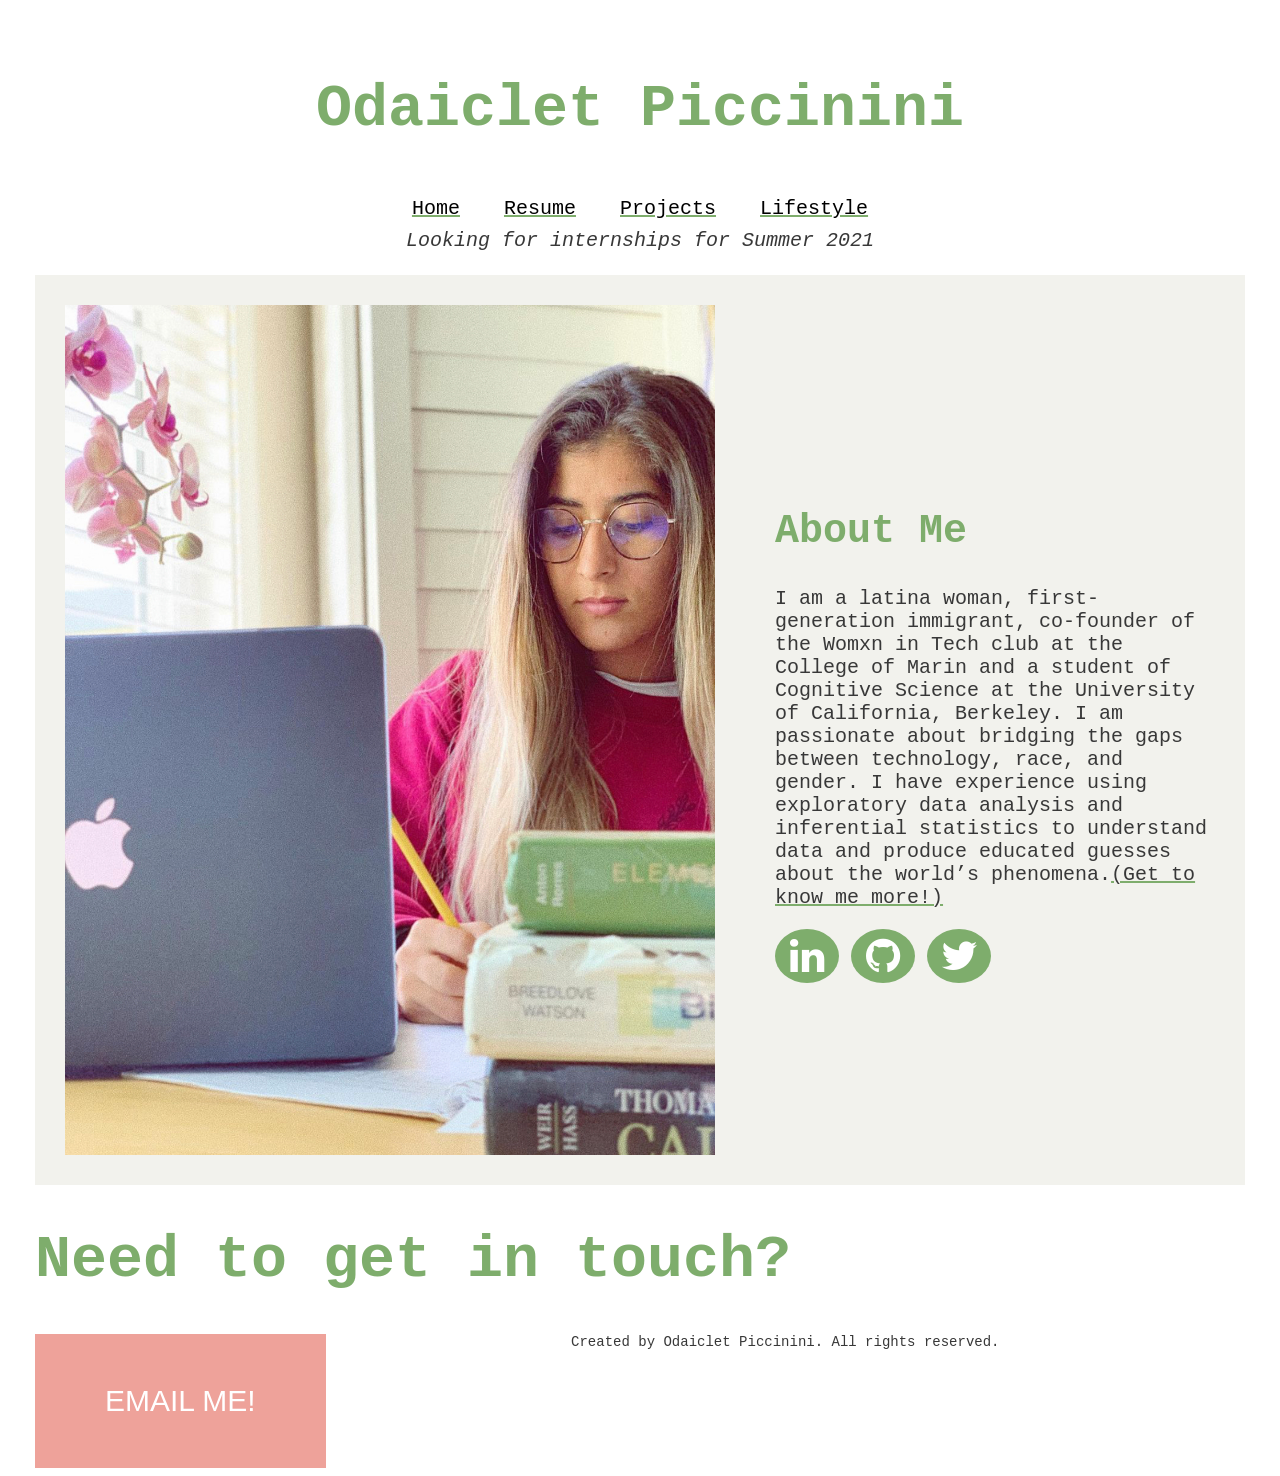
==== index.html @ 71137e6b "Update index.html" ====
<!DOCTYPE html>
<html>
<head>
  <title>home</title>
  <!-- Add font library -->
<link hreft="https://fonts.googleapis.com/css?family=Domine" rel = "stylesheet">
   <!-- Add icon library -->
<link rel="stylesheet" href="https://cdnjs.cloudflare.com/ajax/libs/font-awesome/4.7.0/css/font-awesome.min.css">

<meta name="viewport" content="width=device-width, initial-scale=1">
<style>
   body {
     margin: 0;
     padding: 35px;
     font-family: "Domine", Monaco, monospace;
     font-size: 20px;
     color: #383838;
   }
   .topnav {
     overflow: hidden;
     justify-content: center;
     display: inline-block;
     position: absolute;
     left: 0px;
     height: 40px;
     width: 100%;
     margin: 0 auto;
   }
   .topnav a {
     float: left;
     color: black;
     text-align: center;
     padding: 14px 16px;
     text-decoration: none;
     font-size: 20px;
   }
   .topnav a:hover {
     background-color: #f2f2ed;
     color: #383838;
   }
   .topnav a.active {
     color: #7ead6c;
   }
   .topnav ul {
      margin: auto;
      padding: 0;
      list-style: none;
      text-align: center;
   }
   .topnav ul li{
      margin: 0;
      padding: 0;
      display: inline-block;
   }
   .topnav ul li a:link{
      text-align: center;
      background-color: transparent;
      text-decoration: underline;
      text-decoration-color: #7ead6c;
   }
   .row {
     display: flex;
     background: #f2f2ed;
   }
      /* Create two equal columns that sits next to each other */
   .column {
     flex: 50%;
     padding: 20px;
   }
   div.image{
      padding: 30px;
      text-align: center;
      max-width: 600px;
   }
   div.biotext{
      padding-top: 200px;
      padding-right: 30px;
      padding-bottom: 50px;
      padding-left: 80px;
      text-align: left;
      max-width: 600px;
   }
      /* Style all font awesome icons */
   .fa {
     padding: 7px;
     font-size: 40px;
     width: 50px;
     text-align: center;
     text-decoration: none;
     border-radius: 50%;
   }
   
   /* Add a hover effect if you want */
   .fa:hover {
     opacity: 0.7;
   }
   
   /* Set a specific color for each brand */
   
   /* github */
   .fa-github {
     background: #7ead6c;
     color: white;
   }
   
   /* linkedin */
   .fa-linkedin {
     background: #7ead6c;
     color: white;
     
   }
    /* twitter */
   .fa-twitter {
     background: #7ead6c;
     color: white;
     
   }
   h1 {
   color: #7ead6c;
   font-size: 3em;
   }
   h2 {
   color: #7ead6c;
   font-size: 2em;
   }
   .titles {
   text-align: center;
   margin: 0;
   }
   .contact .button {
     background-color: #eea29a; /* coral*/
     border: none;
     color: white;
     padding: 50px 70px;
     text-align: center;
     text-decoration: none;
     display: inline-block;
     font-size: 30px;
     cursor: pointer;
     float: left;
   }
   .button1 {
     background-color: #eea29a; 
     color: black; 
     font-size: 30px;
     padding: 25px 40px;
   }
   .footnote {
   text-align: center;
   font-size: 14px;
   }
   
</style>
</head>
<body>

<div class = "titles">
   <h1>Odaiclet Piccinini</h1>
</div>

<div class="topnav">
    <ul>
        <li><a href="index">Home</a>
        </li>
        <li><a href="resume">Resume</a>
        </li>
        <li><a href="projects">Projects</a>
        </li>
        <li><a href="lifestyle">Lifestyle</a>
        </li>
    </ul>
</div>
<br />
<br />
<div class = "subtitle" style = "text-align:center">
   <i>Looking for internships for Summer 2021</i>
</div>
<br />

<div class="row">
   <div class = "image">
      <img src="images/IMG_7664.jpg" alt="Student" style="float:left;width:650px;height:850px;">
   </div>
   
   <div class = "biotext">
      <h2>About Me</h2>
      <p>I am a latina woman, first-generation immigrant, co-founder of the Womxn in Tech club at the College of Marin and a student of Cognitive Science at the University of California, Berkeley. I am passionate about bridging the gaps between technology, race, and gender. I have experience using exploratory data analysis and inferential statistics to understand data and produce educated guesses about the world’s phenomena.<a style="color: #383838;text-decoration: underline;text-decoration-color: #7ead6c;" href="about-me">(Get to know me more!)</a></p>
      <a href="https://www.linkedin.com/in/odaiclet" class="fa fa-linkedin"></a>
      <a href="https://www.github.com/odaiclet" class="fa fa-github"></a>
      <a href="https://twitter.com/odaicletmarina" class="fa fa-twitter"></a>
      
   </div>
</div>

<div class = "contact">
   <h1>Need to get in touch?</h1>
   <form action = "mailto:odaiclet@berkeley.edu" method = "get">
      <button class = "button button1">EMAIL ME!</button>
   </form>
</div>



<div class = "footnote">
   <p>Created by Odaiclet Piccinini. All rights reserved.</p>
</div>

</body>
</html>
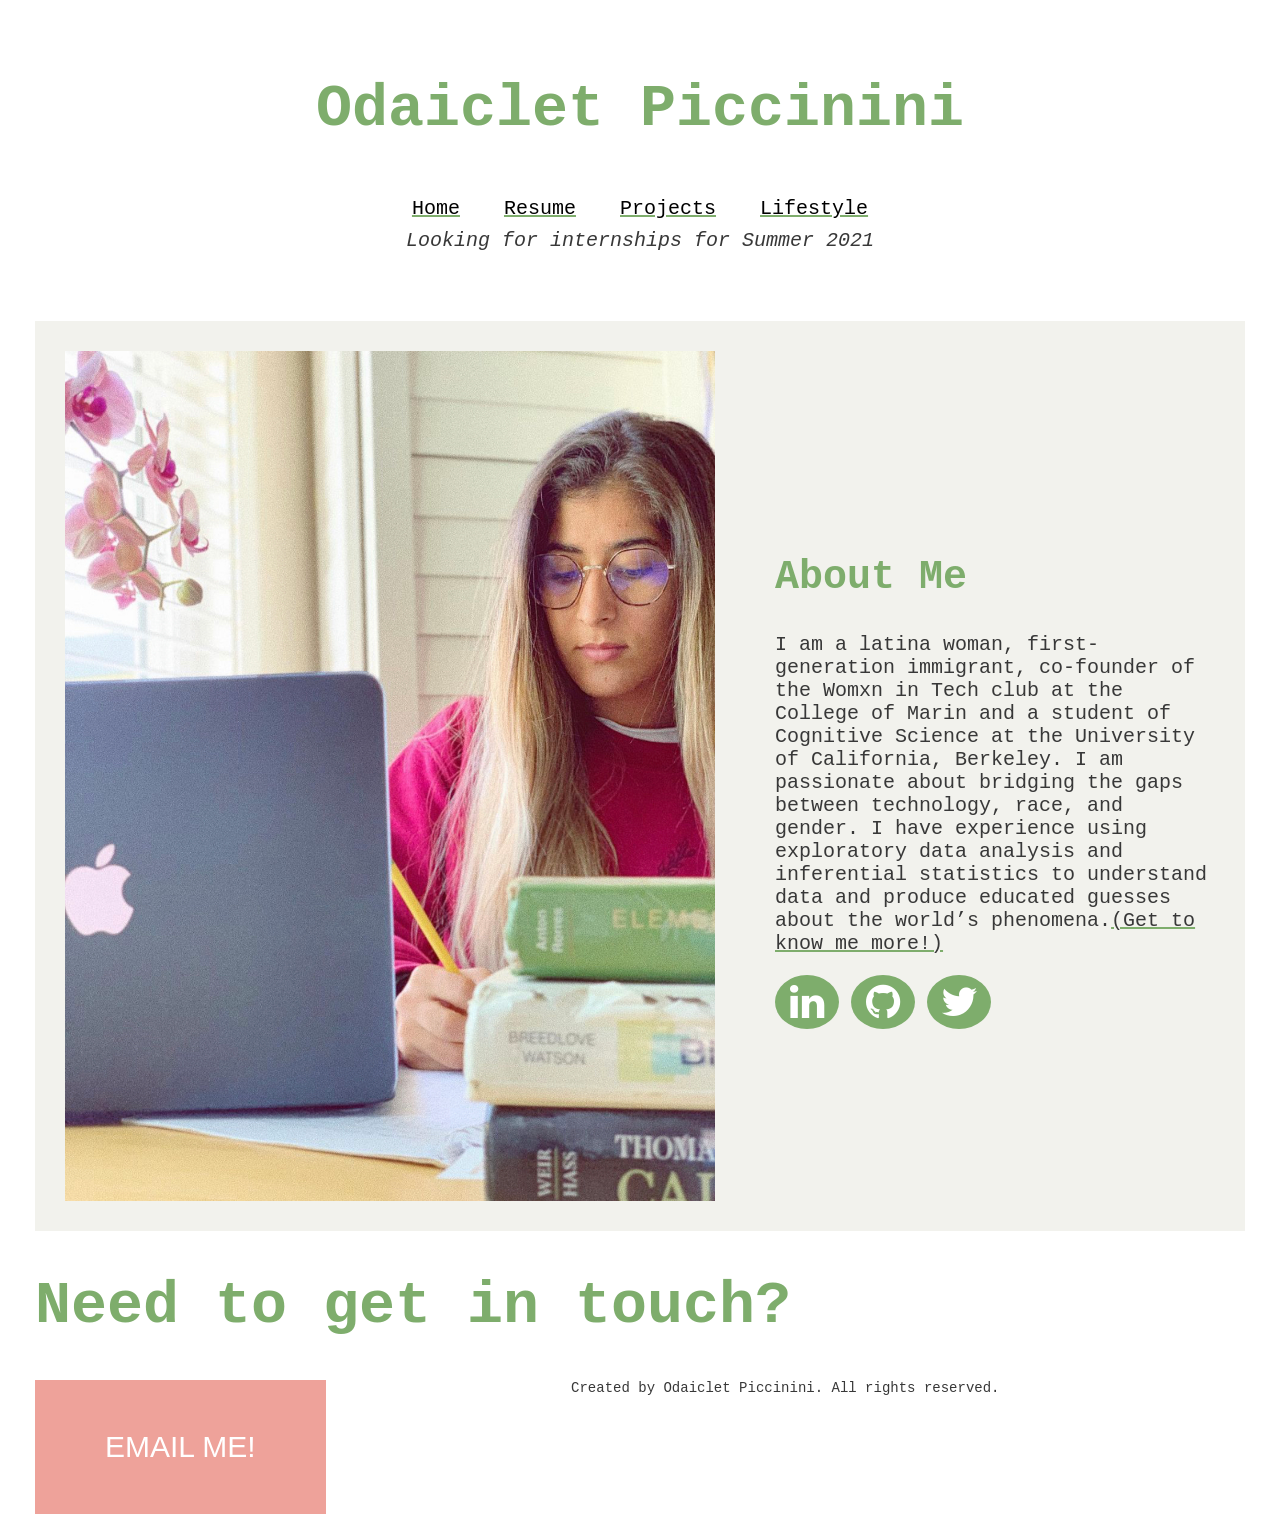
==== commit a369a17b: "Update index.html" ====
--- a/index.html
+++ b/index.html
@@ -51,6 +51,7 @@
       margin: 0;
       padding: 0;
       display: inline-block;
+      color: #383838;
    }
    .topnav ul li a:link{
       text-align: center;
@@ -176,6 +177,8 @@
    <i>Looking for internships for Summer 2021</i>
 </div>
 <br />
+<br />
+<br />
 
 <div class="row">
    <div class = "image">
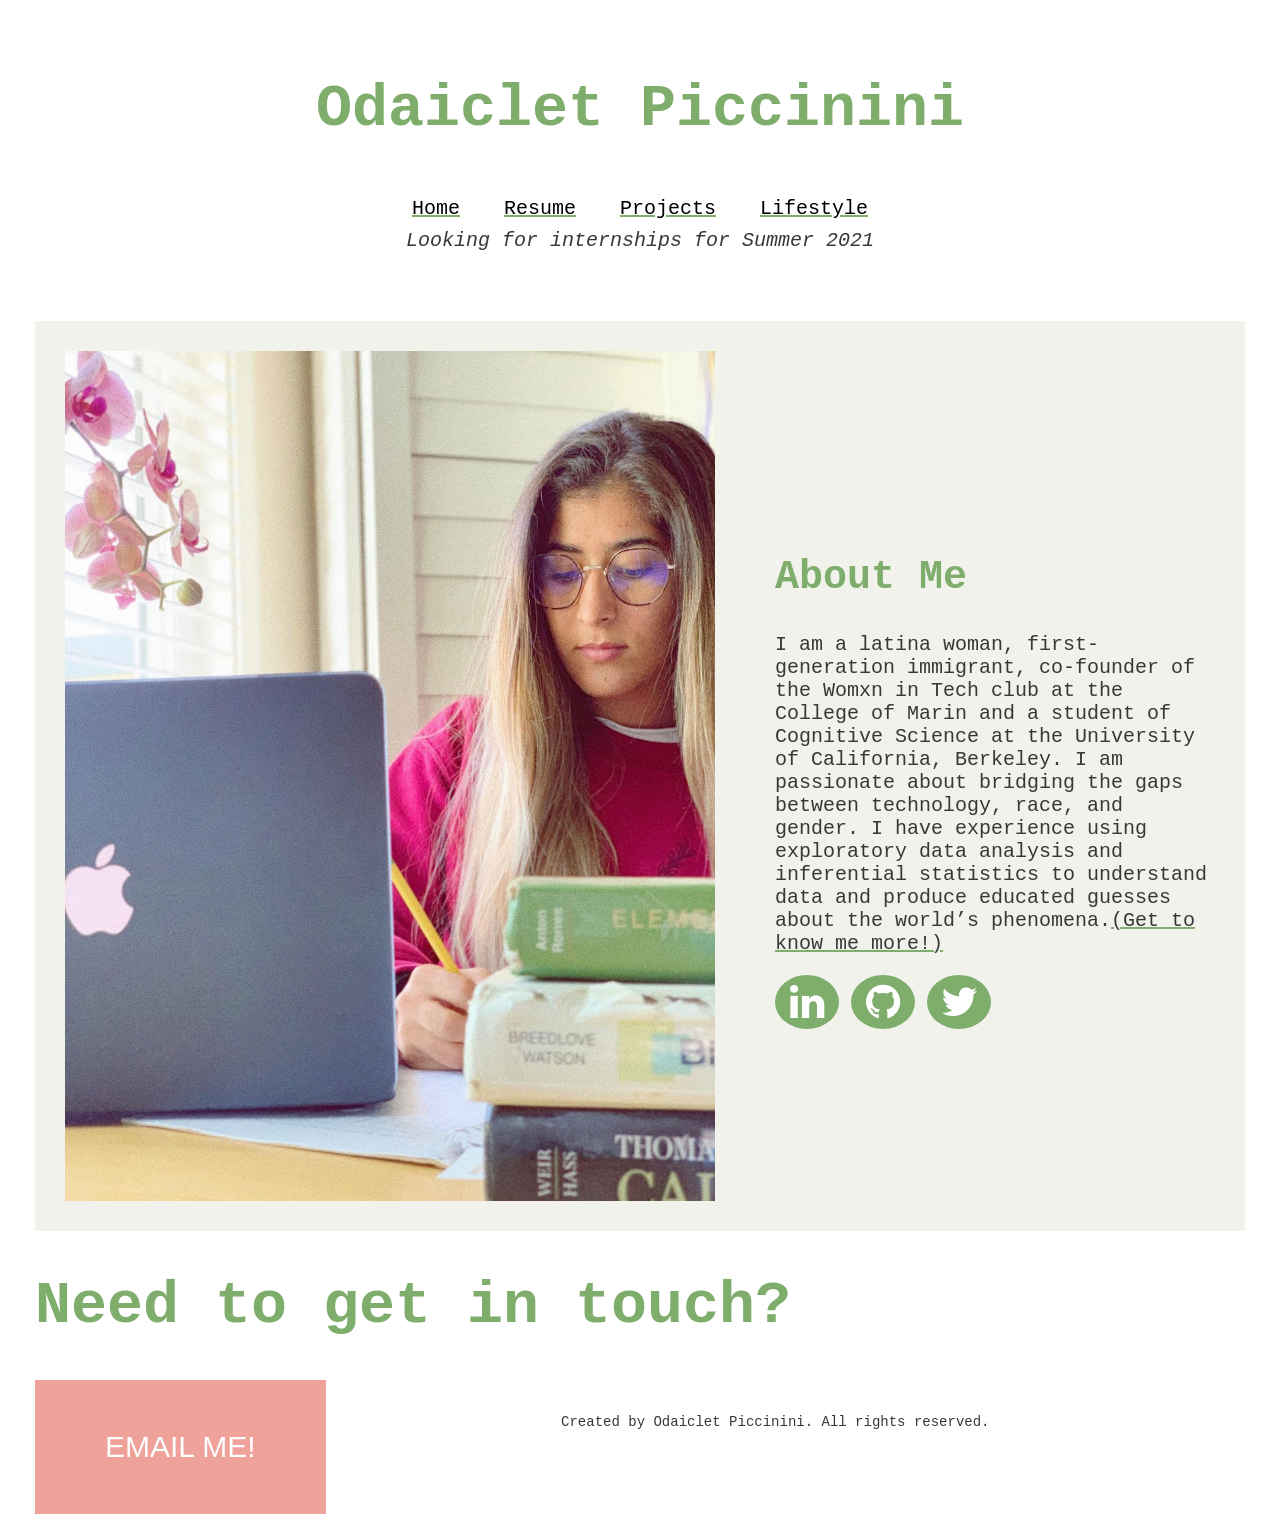
==== commit 44e4a66f: "footer and bottom margin" ====
--- a/index.html
+++ b/index.html
@@ -15,6 +15,7 @@
      font-family: "Domine", Monaco, monospace;
      font-size: 20px;
      color: #383838;
+     margin-bottom: 10px;
    }
    .topnav {
      overflow: hidden;
@@ -138,17 +139,18 @@
      display: inline-block;
      font-size: 30px;
      cursor: pointer;
-     float: left;
    }
    .button1 {
      background-color: #eea29a; 
      color: black; 
      font-size: 30px;
      padding: 25px 40px;
+     float:left;
    }
    .footnote {
    text-align: center;
    font-size: 14px;
+   padding: 20px;
    }
    
 </style>
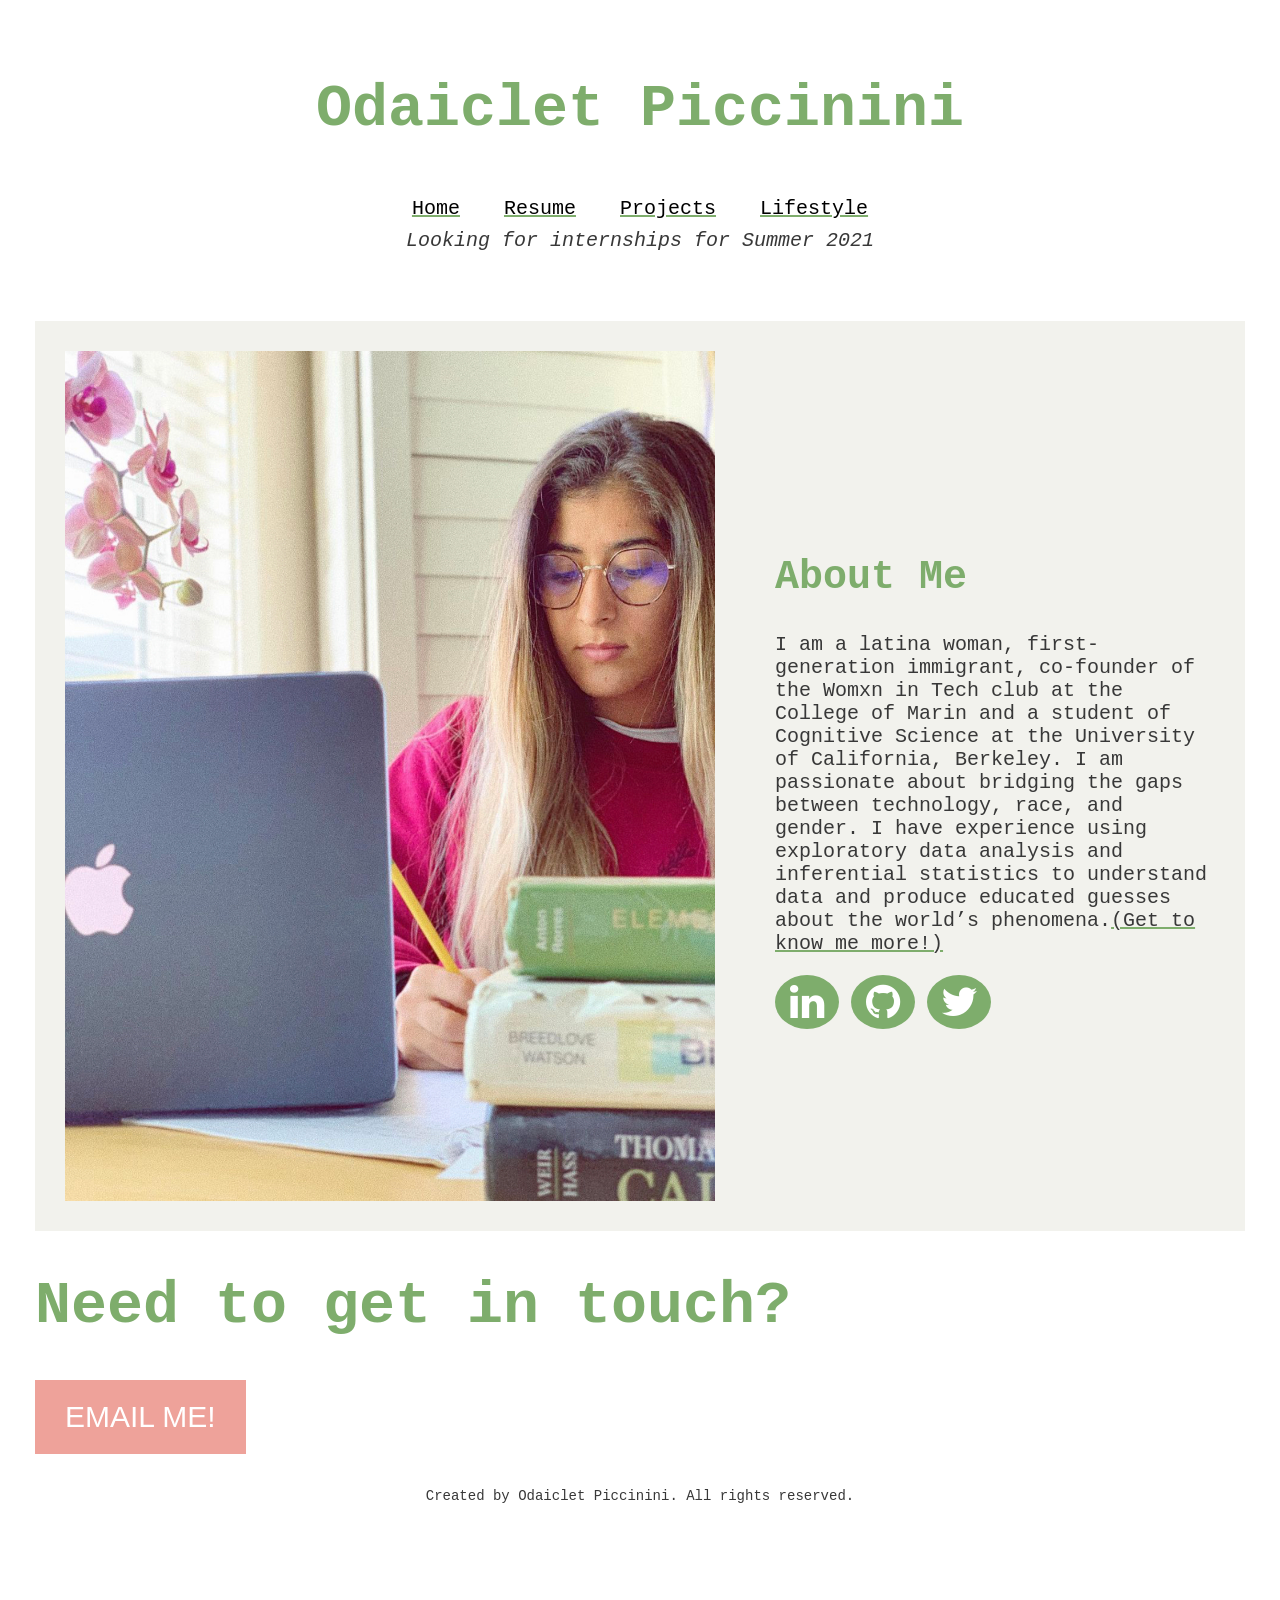
==== commit 00b93849: "Update index.html" ====
--- a/index.html
+++ b/index.html
@@ -133,7 +133,7 @@
      background-color: #eea29a; /* coral*/
      border: none;
      color: white;
-     padding: 50px 70px;
+     padding: 20px 30px;
      text-align: center;
      text-decoration: none;
      display: inline-block;
@@ -142,15 +142,15 @@
    }
    .button1 {
      background-color: #eea29a; 
-     color: black; 
+     color: white; 
      font-size: 30px;
      padding: 25px 40px;
-     float:left;
    }
    .footnote {
    text-align: center;
    font-size: 14px;
    padding: 20px;
+   margin-bottom: 10px;
    }
    
 </style>
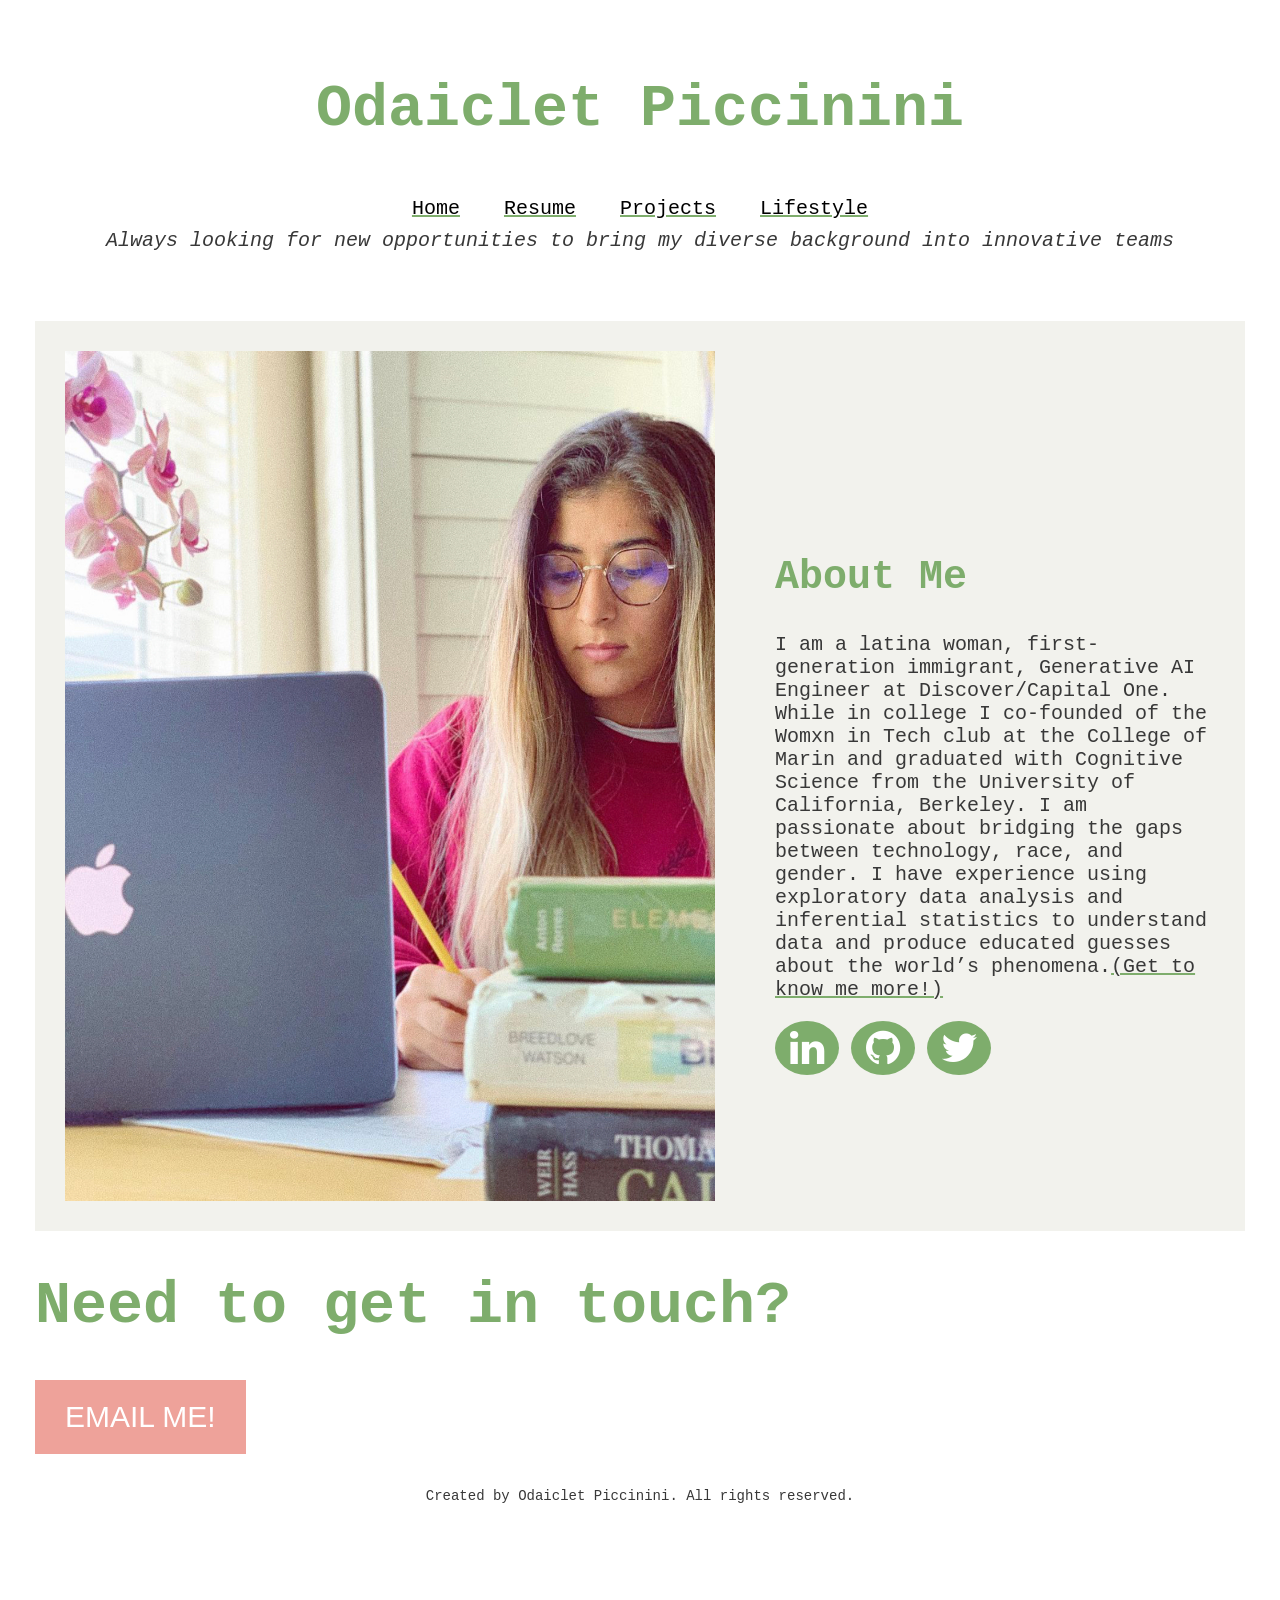
==== commit 648f4f34: "Update index.html" ====
--- a/index.html
+++ b/index.html
@@ -176,7 +176,7 @@
 <br />
 <br />
 <div class = "subtitle" style = "text-align:center">
-   <i>Looking for internships for Summer 2021</i>
+   <i>Always looking for new opportunities to bring my diverse background into innovative teams</i>
 </div>
 <br />
 <br />
@@ -189,7 +189,7 @@
    
    <div class = "biotext">
       <h2>About Me</h2>
-      <p>I am a latina woman, first-generation immigrant, co-founder of the Womxn in Tech club at the College of Marin and a student of Cognitive Science at the University of California, Berkeley. I am passionate about bridging the gaps between technology, race, and gender. I have experience using exploratory data analysis and inferential statistics to understand data and produce educated guesses about the world’s phenomena.<a style="color: #383838;text-decoration: underline;text-decoration-color: #7ead6c;" href="about-me">(Get to know me more!)</a></p>
+      <p>I am a latina woman, first-generation immigrant, Generative AI Engineer at Discover/Capital One. While in college I co-founded of the Womxn in Tech club at the College of Marin and graduated with Cognitive Science from the University of California, Berkeley. I am passionate about bridging the gaps between technology, race, and gender. I have experience using exploratory data analysis and inferential statistics to understand data and produce educated guesses about the world’s phenomena.<a style="color: #383838;text-decoration: underline;text-decoration-color: #7ead6c;" href="about-me">(Get to know me more!)</a></p>
       <a href="https://www.linkedin.com/in/odaiclet" class="fa fa-linkedin"></a>
       <a href="https://www.github.com/odaiclet" class="fa fa-github"></a>
       <a href="https://twitter.com/odaicletmarina" class="fa fa-twitter"></a>
@@ -199,7 +199,7 @@
 
 <div class = "contact">
    <h1>Need to get in touch?</h1>
-   <form action = "mailto:odaiclet@berkeley.edu" method = "get">
+   <form action = "mailto:odaiclet@gmail.com" method = "get">
       <button class = "button button1">EMAIL ME!</button>
    </form>
 </div>
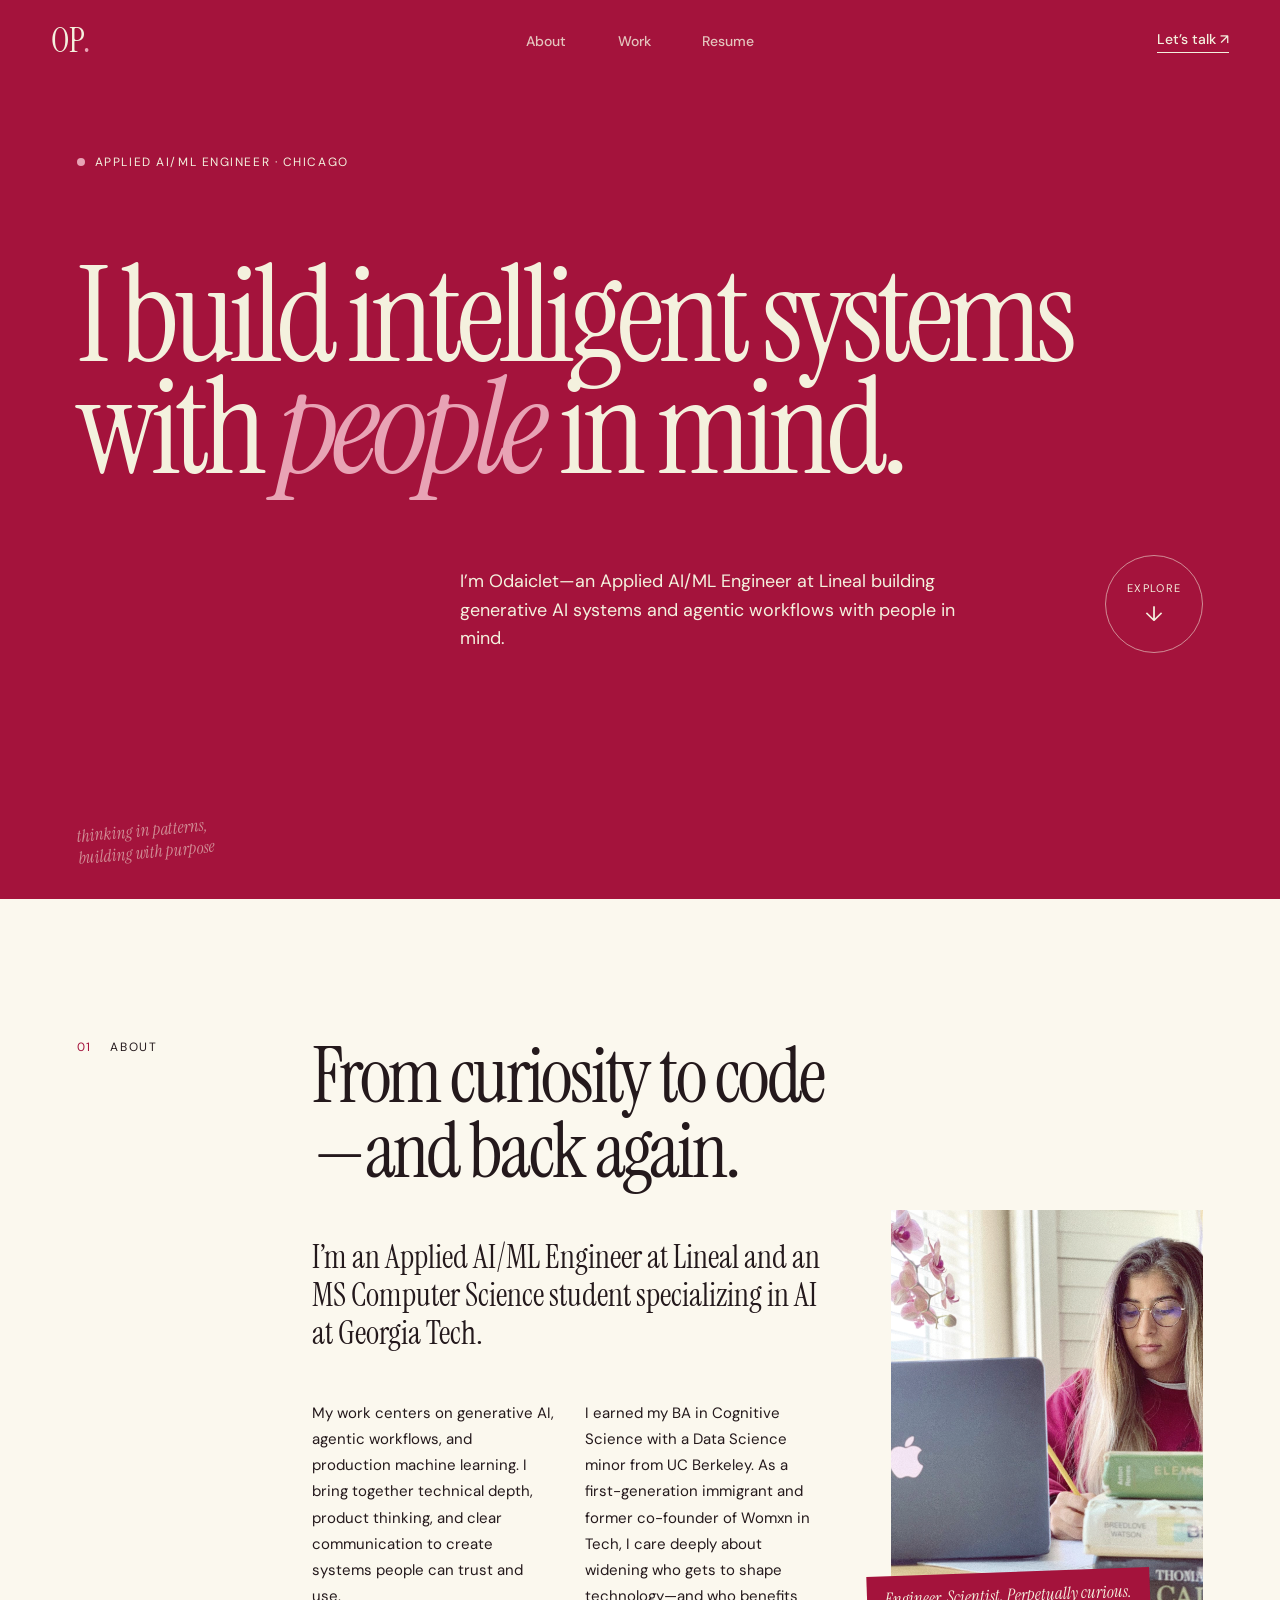
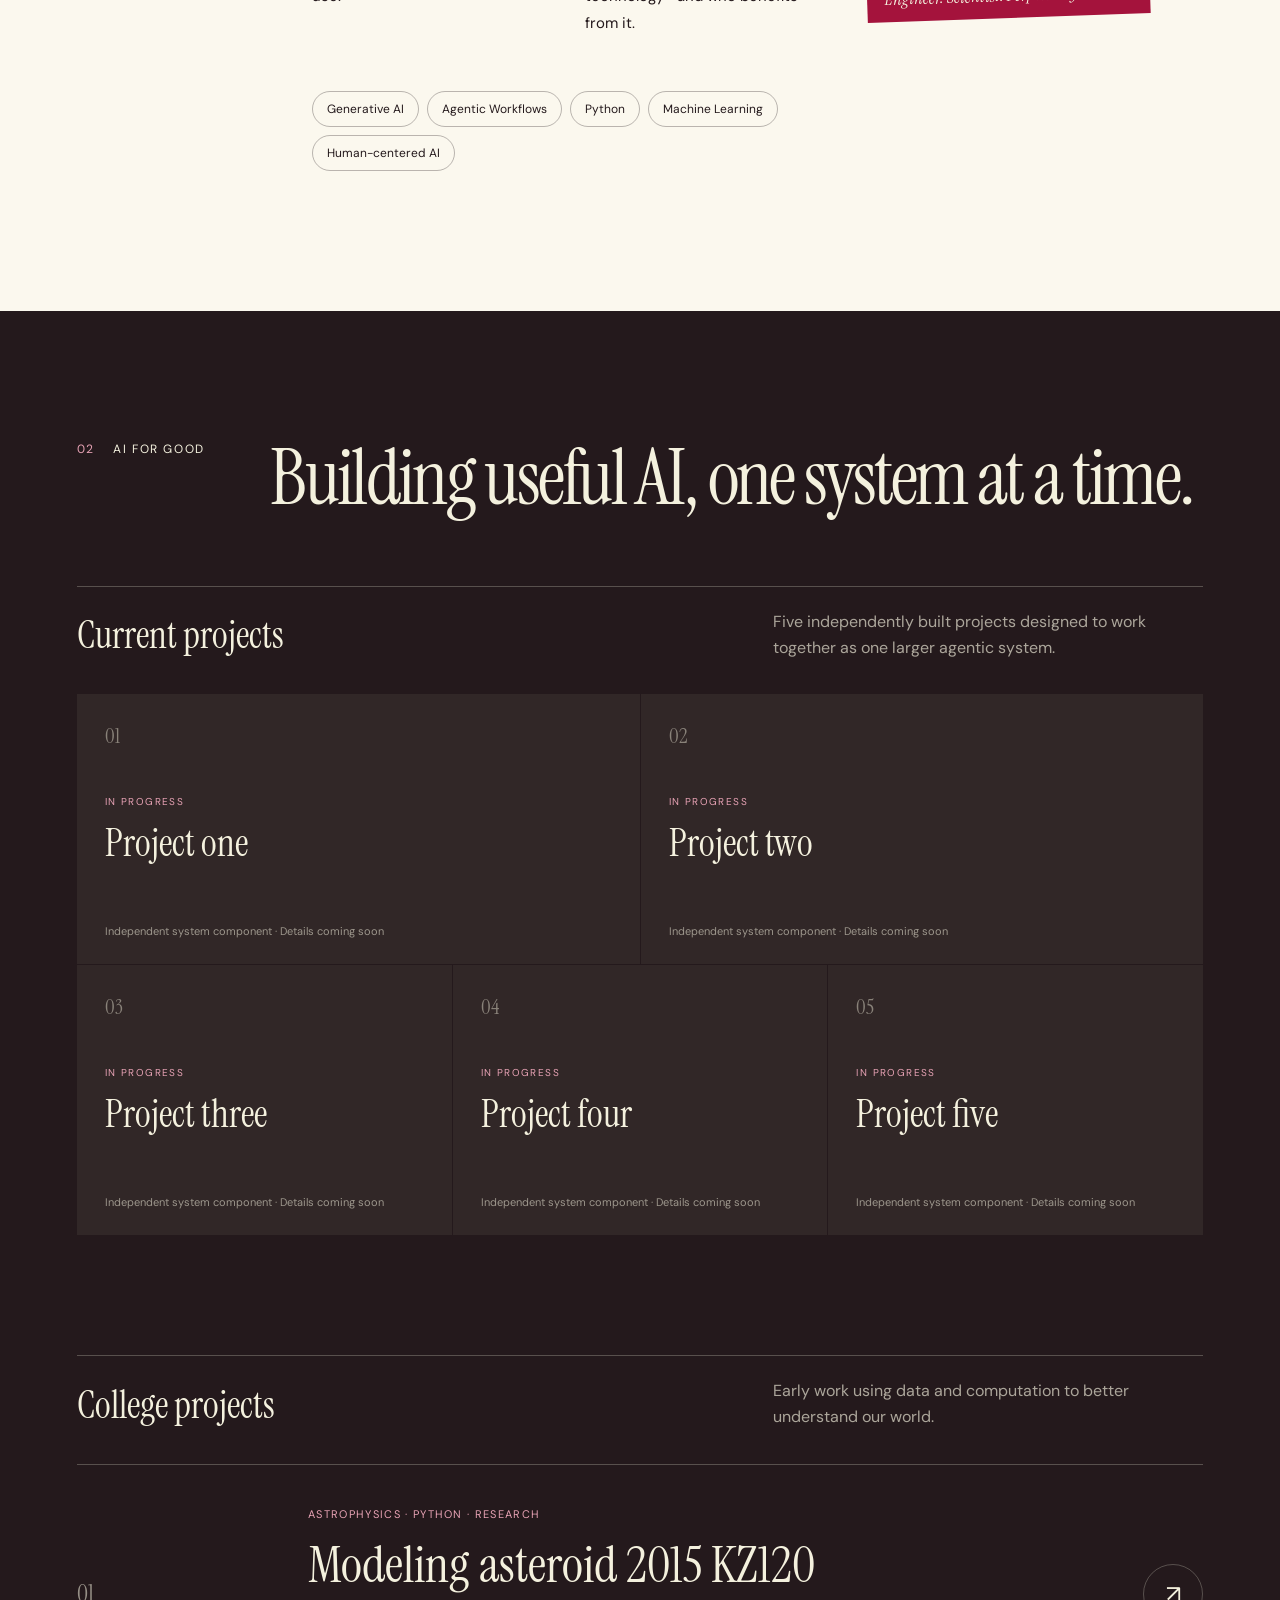
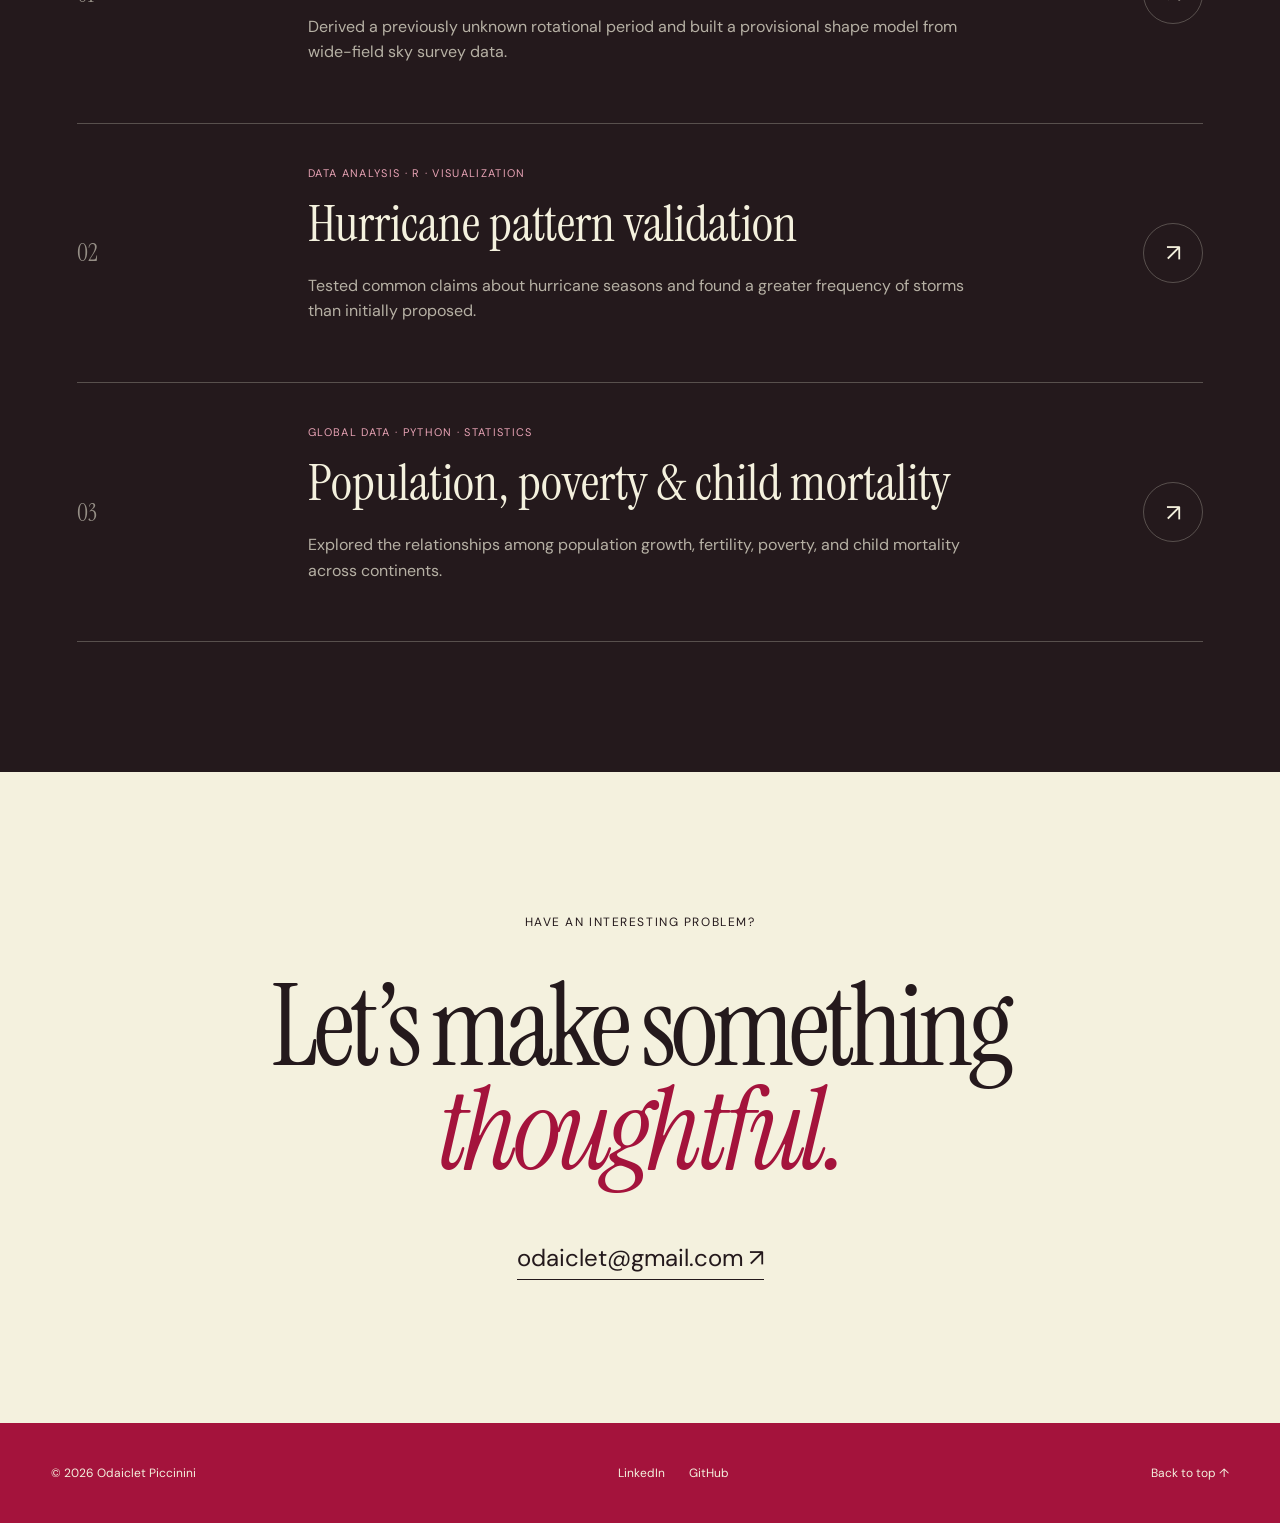
==== commit 4c3e5b2b: "fix(personal site): revamped site and updated portfolio" ====
--- a/index.html
+++ b/index.html
@@ -1,214 +1,127 @@
-<!DOCTYPE html>
-<html>
+<!doctype html>
+<html lang="en">
 <head>
-  <title>home</title>
-  <!-- Add font library -->
-<link hreft="https://fonts.googleapis.com/css?family=Domine" rel = "stylesheet">
-   <!-- Add icon library -->
-<link rel="stylesheet" href="https://cdnjs.cloudflare.com/ajax/libs/font-awesome/4.7.0/css/font-awesome.min.css">
-
-<meta name="viewport" content="width=device-width, initial-scale=1">
-<style>
-   body {
-     margin: 0;
-     padding: 35px;
-     font-family: "Domine", Monaco, monospace;
-     font-size: 20px;
-     color: #383838;
-     margin-bottom: 10px;
-   }
-   .topnav {
-     overflow: hidden;
-     justify-content: center;
-     display: inline-block;
-     position: absolute;
-     left: 0px;
-     height: 40px;
-     width: 100%;
-     margin: 0 auto;
-   }
-   .topnav a {
-     float: left;
-     color: black;
-     text-align: center;
-     padding: 14px 16px;
-     text-decoration: none;
-     font-size: 20px;
-   }
-   .topnav a:hover {
-     background-color: #f2f2ed;
-     color: #383838;
-   }
-   .topnav a.active {
-     color: #7ead6c;
-   }
-   .topnav ul {
-      margin: auto;
-      padding: 0;
-      list-style: none;
-      text-align: center;
-   }
-   .topnav ul li{
-      margin: 0;
-      padding: 0;
-      display: inline-block;
-      color: #383838;
-   }
-   .topnav ul li a:link{
-      text-align: center;
-      background-color: transparent;
-      text-decoration: underline;
-      text-decoration-color: #7ead6c;
-   }
-   .row {
-     display: flex;
-     background: #f2f2ed;
-   }
-      /* Create two equal columns that sits next to each other */
-   .column {
-     flex: 50%;
-     padding: 20px;
-   }
-   div.image{
-      padding: 30px;
-      text-align: center;
-      max-width: 600px;
-   }
-   div.biotext{
-      padding-top: 200px;
-      padding-right: 30px;
-      padding-bottom: 50px;
-      padding-left: 80px;
-      text-align: left;
-      max-width: 600px;
-   }
-      /* Style all font awesome icons */
-   .fa {
-     padding: 7px;
-     font-size: 40px;
-     width: 50px;
-     text-align: center;
-     text-decoration: none;
-     border-radius: 50%;
-   }
-   
-   /* Add a hover effect if you want */
-   .fa:hover {
-     opacity: 0.7;
-   }
-   
-   /* Set a specific color for each brand */
-   
-   /* github */
-   .fa-github {
-     background: #7ead6c;
-     color: white;
-   }
-   
-   /* linkedin */
-   .fa-linkedin {
-     background: #7ead6c;
-     color: white;
-     
-   }
-    /* twitter */
-   .fa-twitter {
-     background: #7ead6c;
-     color: white;
-     
-   }
-   h1 {
-   color: #7ead6c;
-   font-size: 3em;
-   }
-   h2 {
-   color: #7ead6c;
-   font-size: 2em;
-   }
-   .titles {
-   text-align: center;
-   margin: 0;
-   }
-   .contact .button {
-     background-color: #eea29a; /* coral*/
-     border: none;
-     color: white;
-     padding: 20px 30px;
-     text-align: center;
-     text-decoration: none;
-     display: inline-block;
-     font-size: 30px;
-     cursor: pointer;
-   }
-   .button1 {
-     background-color: #eea29a; 
-     color: white; 
-     font-size: 30px;
-     padding: 25px 40px;
-   }
-   .footnote {
-   text-align: center;
-   font-size: 14px;
-   padding: 20px;
-   margin-bottom: 10px;
-   }
-   
-</style>
+  <meta charset="utf-8">
+  <meta name="viewport" content="width=device-width, initial-scale=1">
+  <meta name="description" content="Odaiclet Piccinini is an Applied AI/ML Engineer building generative AI systems and agentic workflows.">
+  <meta name="theme-color" content="#a4133c">
+  <title>Odaiclet Piccinini — Applied AI/ML Engineer</title>
+  <link rel="preconnect" href="https://fonts.googleapis.com">
+  <link rel="preconnect" href="https://fonts.gstatic.com" crossorigin>
+  <link href="https://fonts.googleapis.com/css2?family=DM+Sans:wght@400;500;600&family=Instrument+Serif:ital@0;1&display=swap" rel="stylesheet">
+  <link rel="stylesheet" href="styles.css">
 </head>
 <body>
+  <header class="site-header">
+    <a class="wordmark" href="#top" aria-label="Odaiclet Piccinini, home">OP<span>.</span></a>
+    <nav aria-label="Primary navigation">
+      <a href="#about">About</a>
+      <a href="#work">Work</a>
+      <a href="resume.html">Resume</a>
+    </nav>
+    <a class="header-cta" href="mailto:odaiclet@gmail.com">Let’s talk <span aria-hidden="true">↗</span></a>
+  </header>
 
-<div class = "titles">
-   <h1>Odaiclet Piccinini</h1>
-</div>
+  <main id="top">
+    <section class="hero" aria-labelledby="hero-title">
+      <div class="eyebrow"><span></span> Applied AI/ML Engineer · Chicago</div>
+      <h1 id="hero-title">I build intelligent systems with <em>people</em> in mind.</h1>
+      <div class="hero-bottom">
+        <p>I’m Odaiclet—an Applied AI/ML Engineer at Lineal building generative AI systems and agentic workflows with people in mind.</p>
+        <a class="circle-link" href="#about" aria-label="Learn more about Odaiclet"><span>Explore</span><b aria-hidden="true">↓</b></a>
+      </div>
+      <div class="scribble" aria-hidden="true">thinking in patterns,<br>building with purpose</div>
+    </section>
 
-<div class="topnav">
-    <ul>
-        <li><a href="index">Home</a>
-        </li>
-        <li><a href="resume">Resume</a>
-        </li>
-        <li><a href="projects">Projects</a>
-        </li>
-        <li><a href="lifestyle">Lifestyle</a>
-        </li>
-    </ul>
-</div>
-<br />
-<br />
-<div class = "subtitle" style = "text-align:center">
-   <i>Always looking for new opportunities to bring my diverse background into innovative teams</i>
-</div>
-<br />
-<br />
-<br />
+    <section class="about" id="about" aria-labelledby="about-title">
+      <div class="section-label"><span>01</span> About</div>
+      <div class="about-copy">
+        <h2 id="about-title">From curiosity to code—and back again.</h2>
+        <p class="lead">I’m an Applied AI/ML Engineer at Lineal and an MS Computer Science student specializing in AI at Georgia Tech.</p>
+        <div class="about-columns">
+          <p>My work centers on generative AI, agentic workflows, and production machine learning. I bring together technical depth, product thinking, and clear communication to create systems people can trust and use.</p>
+          <p>I earned my BA in Cognitive Science with a Data Science minor from UC Berkeley. As a first-generation immigrant and former co-founder of Womxn in Tech, I care deeply about widening who gets to shape technology—and who benefits from it.</p>
+        </div>
+        <div class="tags" aria-label="Areas of expertise">
+          <span>Generative AI</span><span>Agentic Workflows</span><span>Python</span><span>Machine Learning</span><span>Human-centered AI</span>
+        </div>
+      </div>
+      <figure class="portrait-wrap">
+        <img src="images/IMG_7664.jpg" alt="Portrait of Odaiclet Piccinini" width="1242" height="1540">
+        <figcaption>Engineer. Scientist. Perpetually curious.</figcaption>
+      </figure>
+    </section>
 
-<div class="row">
-   <div class = "image">
-      <img src="images/IMG_7664.jpg" alt="Student" style="float:left;width:650px;height:850px;">
-   </div>
-   
-   <div class = "biotext">
-      <h2>About Me</h2>
-      <p>I am a latina woman, first-generation immigrant, Generative AI Engineer at Discover/Capital One. While in college I co-founded of the Womxn in Tech club at the College of Marin and graduated with Cognitive Science from the University of California, Berkeley. I am passionate about bridging the gaps between technology, race, and gender. I have experience using exploratory data analysis and inferential statistics to understand data and produce educated guesses about the world’s phenomena.<a style="color: #383838;text-decoration: underline;text-decoration-color: #7ead6c;" href="about-me">(Get to know me more!)</a></p>
-      <a href="https://www.linkedin.com/in/odaiclet" class="fa fa-linkedin"></a>
-      <a href="https://www.github.com/odaiclet" class="fa fa-github"></a>
-      <a href="https://twitter.com/odaicletmarina" class="fa fa-twitter"></a>
-      
-   </div>
-</div>
+    <section class="work" id="work" aria-labelledby="work-title">
+      <div class="work-heading">
+        <div class="section-label light"><span>02</span> AI for good</div>
+        <h2 id="work-title">Building useful AI, one system at a time.</h2>
+      </div>
+      <div class="work-group current-work">
+        <div class="work-group-heading">
+          <p>Current projects</p>
+          <p>Five independently built projects designed to work together as one larger agentic system.</p>
+        </div>
+        <div class="current-grid">
+          <article class="current-card"><span>01</span><p>In progress</p><h3>Project one</h3><small>Independent system component · Details coming soon</small></article>
+          <article class="current-card"><span>02</span><p>In progress</p><h3>Project two</h3><small>Independent system component · Details coming soon</small></article>
+          <article class="current-card"><span>03</span><p>In progress</p><h3>Project three</h3><small>Independent system component · Details coming soon</small></article>
+          <article class="current-card"><span>04</span><p>In progress</p><h3>Project four</h3><small>Independent system component · Details coming soon</small></article>
+          <article class="current-card"><span>05</span><p>In progress</p><h3>Project five</h3><small>Independent system component · Details coming soon</small></article>
+        </div>
+      </div>
+      <div class="work-group college-work">
+        <div class="work-group-heading">
+          <p>College projects</p>
+          <p>Early work using data and computation to better understand our world.</p>
+        </div>
+      <div class="project-list">
+        <article class="project">
+          <div class="project-number">01</div>
+          <div class="project-copy">
+            <p class="project-type">Astrophysics · Python · Research</p>
+            <h3>Modeling asteroid 2015 KZ120</h3>
+            <p>Derived a previously unknown rotational period and built a provisional shape model from wide-field sky survey data.</p>
+          </div>
+          <a href="https://github.com/odaiclet/Shape-Model-of-Asteroid-2015-KZ120" aria-label="View asteroid project on GitHub">↗</a>
+        </article>
+        <article class="project">
+          <div class="project-number">02</div>
+          <div class="project-copy">
+            <p class="project-type">Data analysis · R · Visualization</p>
+            <h3>Hurricane pattern validation</h3>
+            <p>Tested common claims about hurricane seasons and found a greater frequency of storms than initially proposed.</p>
+          </div>
+          <a href="https://github.com/odaiclet/Hurricane-Pattern-Validation" aria-label="View hurricane project on GitHub">↗</a>
+        </article>
+        <article class="project">
+          <div class="project-number">03</div>
+          <div class="project-copy">
+            <p class="project-type">Global data · Python · Statistics</p>
+            <h3>Population, poverty & child mortality</h3>
+            <p>Explored the relationships among population growth, fertility, poverty, and child mortality across continents.</p>
+          </div>
+          <a href="https://github.com/odaiclet/Trend-Analysis-of-the-World-s-Population-Poverty-and-Fertility-Rates-and-Child-Mortality" aria-label="View population project on GitHub">↗</a>
+        </article>
+      </div>
+      </div>
+    </section>
 
-<div class = "contact">
-   <h1>Need to get in touch?</h1>
-   <form action = "mailto:odaiclet@gmail.com" method = "get">
-      <button class = "button button1">EMAIL ME!</button>
-   </form>
-</div>
+    <section class="contact" id="contact" aria-labelledby="contact-title">
+      <p>Have an interesting problem?</p>
+      <h2 id="contact-title">Let’s make something <em>thoughtful.</em></h2>
+      <a href="mailto:odaiclet@gmail.com">odaiclet@gmail.com <span aria-hidden="true">↗</span></a>
+    </section>
+  </main>
 
-
-
-<div class = "footnote">
-   <p>Created by Odaiclet Piccinini. All rights reserved.</p>
-</div>
-
+  <footer>
+    <p>© <span id="year">2026</span> Odaiclet Piccinini</p>
+    <div>
+      <a href="https://www.linkedin.com/in/odaiclet">LinkedIn</a>
+      <a href="https://github.com/odaiclet">GitHub</a>
+    </div>
+    <a href="#top">Back to top ↑</a>
+  </footer>
+  <script src="script.js"></script>
 </body>
 </html>
--- a/styles.css
+++ b/styles.css
@@ -0,0 +1,158 @@
+:root {
+  --wine: #a4133c;
+  --wine-dark: #780b2a;
+  --beige: #f4f1de;
+  --ink: #24191c;
+  --paper: #fbf8ee;
+  --line: rgba(244, 241, 222, .25);
+  --sans: "DM Sans", sans-serif;
+  --serif: "Instrument Serif", Georgia, serif;
+}
+
+* { box-sizing: border-box; }
+html { scroll-behavior: smooth; }
+body { margin: 0; background: var(--paper); color: var(--ink); font-family: var(--sans); }
+a { color: inherit; text-decoration: none; }
+
+.site-header {
+  align-items: center; background: var(--wine); color: var(--beige); display: grid;
+  grid-template-columns: 1fr auto 1fr; padding: 24px 4vw; position: relative; z-index: 2;
+}
+.wordmark { font-family: var(--serif); font-size: 34px; line-height: 1; justify-self: start; }
+.wordmark span { color: #e8a3b5; }
+nav { display: flex; gap: clamp(22px, 4vw, 56px); }
+nav a, .header-cta { font-size: 14px; font-weight: 500; }
+nav a { opacity: .8; transition: opacity .2s; }
+nav a:hover { opacity: 1; }
+.header-cta { border-bottom: 1px solid currentColor; justify-self: end; padding-bottom: 4px; }
+
+.hero { background: var(--wine); color: var(--beige); min-height: calc(100vh - 83px); overflow: hidden; padding: 8vh 6vw 7vh; position: relative; }
+.eyebrow { align-items: center; display: flex; font-size: 12px; gap: 10px; letter-spacing: .13em; text-transform: uppercase; }
+.eyebrow span { background: #e8a3b5; border-radius: 50%; height: 8px; width: 8px; }
+.hero h1 { font-family: var(--serif); font-size: clamp(68px, 10.5vw, 162px); font-weight: 400; letter-spacing: -.045em; line-height: .83; margin: 10vh 0 8vh; max-width: 1200px; }
+.hero h1 em, .contact h2 em { color: #e8a3b5; font-weight: 400; }
+.hero-bottom { align-items: end; display: flex; justify-content: space-between; margin-left: 34%; }
+.hero-bottom > p { font-size: clamp(16px, 1.4vw, 21px); line-height: 1.6; margin: 0; max-width: 520px; }
+.circle-link { align-items: center; border: 1px solid rgba(244,241,222,.55); border-radius: 50%; display: flex; flex-direction: column; font-size: 11px; height: 98px; justify-content: center; letter-spacing: .12em; text-transform: uppercase; transition: .25s; width: 98px; }
+.circle-link b { font-size: 21px; font-weight: 400; margin-top: 5px; }
+.circle-link:hover { background: var(--beige); color: var(--wine); transform: rotate(-7deg); }
+.scribble { bottom: 4vh; font-family: var(--serif); font-size: 17px; font-style: italic; left: 6vw; opacity: .55; position: absolute; transform: rotate(-5deg); }
+
+.about { display: grid; gap: clamp(30px, 5vw, 80px); grid-template-columns: .55fr 1.65fr 1fr; padding: 140px 6vw; }
+.section-label { font-size: 12px; letter-spacing: .13em; text-transform: uppercase; }
+.section-label span { color: var(--wine); margin-right: 14px; }
+.about-copy h2, .work-heading h2 { font-family: var(--serif); font-size: clamp(50px, 6vw, 88px); font-weight: 400; letter-spacing: -.035em; line-height: .98; margin: 0 0 48px; }
+.lead { font-family: var(--serif); font-size: clamp(27px, 2.5vw, 38px); line-height: 1.2; }
+.about-columns { display: grid; gap: 30px; grid-template-columns: 1fr 1fr; }
+.about-columns p { font-size: 15px; line-height: 1.75; }
+.tags { display: flex; flex-wrap: wrap; gap: 8px; margin-top: 40px; }
+.tags span { border: 1px solid rgba(36,25,28,.3); border-radius: 50px; font-size: 12px; padding: 9px 14px; }
+.portrait-wrap { align-self: center; margin: 0; position: relative; }
+.portrait-wrap img { aspect-ratio: 4 / 5; display: block; filter: saturate(.72) contrast(1.03); height: auto; object-fit: cover; width: 100%; }
+.portrait-wrap figcaption { background: var(--wine); bottom: -18px; color: var(--beige); font-family: var(--serif); font-size: 17px; font-style: italic; left: -24px; padding: 12px 18px; position: absolute; transform: rotate(-2deg); }
+
+.work { background: var(--ink); color: var(--beige); padding: 130px 6vw; }
+.work-heading { display: grid; grid-template-columns: .55fr 2.65fr; }
+.section-label.light span { color: #e8a3b5; }
+.work-heading h2 { margin-bottom: 70px; }
+.work-group + .work-group { margin-top: 120px; }
+.work-group-heading { align-items: end; border-top: 1px solid var(--line); display: flex; justify-content: space-between; padding: 22px 0 34px; }
+.work-group-heading p:first-child { font-family: var(--serif); font-size: clamp(30px, 3vw, 44px); margin: 0; }
+.work-group-heading p:last-child { line-height: 1.6; margin: 0; max-width: 430px; opacity: .65; }
+.current-grid { display: grid; gap: 1px; grid-template-columns: repeat(6, 1fr); }
+.current-card { background: rgba(244,241,222,.06); min-height: 270px; padding: 28px; position: relative; transition: background .2s, transform .2s; }
+.current-card:nth-child(1), .current-card:nth-child(2) { grid-column: span 3; }
+.current-card:nth-child(n+3) { grid-column: span 2; }
+.current-card:hover { background: rgba(244,241,222,.11); transform: translateY(-4px); }
+.current-card > span { font-family: var(--serif); font-size: 21px; opacity: .45; }
+.current-card > p { color: #e8a3b5; font-size: 10px; letter-spacing: .14em; margin: 45px 0 10px; text-transform: uppercase; }
+.current-card h3 { font-family: var(--serif); font-size: clamp(30px, 3vw, 44px); font-weight: 400; margin: 0 0 26px; }
+.current-card small { bottom: 26px; font-size: 11px; left: 28px; opacity: .55; position: absolute; }
+.project { align-items: center; border-top: 1px solid var(--line); display: grid; gap: 30px; grid-template-columns: .5fr 2fr auto; padding: 42px 0; transition: padding .25s; }
+.project:last-child { border-bottom: 1px solid var(--line); }
+.project:hover { padding-left: 16px; }
+.project-number { font-family: var(--serif); font-size: 24px; opacity: .55; }
+.project-type { color: #e8a3b5; font-size: 11px; letter-spacing: .12em; margin: 0 0 10px; text-transform: uppercase; }
+.project h3 { font-family: var(--serif); font-size: clamp(32px, 4vw, 60px); font-weight: 400; margin: 0; }
+.project-copy > p:last-child { line-height: 1.6; max-width: 660px; opacity: .7; }
+.project > a { align-items: center; border: 1px solid var(--line); border-radius: 50%; display: flex; font-size: 24px; height: 60px; justify-content: center; transition: .2s; width: 60px; }
+.project > a:hover { background: var(--beige); color: var(--ink); }
+
+.contact { background: var(--beige); padding: 130px 6vw 150px; text-align: center; }
+.contact > p { font-size: 12px; letter-spacing: .13em; text-transform: uppercase; }
+.contact h2 { font-family: var(--serif); font-size: clamp(62px, 9vw, 138px); font-weight: 400; letter-spacing: -.045em; line-height: .9; margin: 45px auto 60px; max-width: 1100px; }
+.contact h2 em { color: var(--wine); }
+.contact > a { border-bottom: 1px solid currentColor; font-size: clamp(17px, 2vw, 24px); padding-bottom: 6px; }
+
+footer { align-items: center; background: var(--wine); color: var(--beige); display: flex; font-size: 12px; justify-content: space-between; padding: 30px 4vw; }
+footer div { display: flex; gap: 24px; }
+footer a:hover { text-decoration: underline; }
+
+.resume-intro { background: var(--wine); color: var(--beige); padding: 10vh 6vw 11vh; }
+.resume-intro h1 { font-family: var(--serif); font-size: clamp(62px, 8vw, 122px); font-weight: 400; letter-spacing: -.04em; line-height: .88; margin: 9vh 0 48px; max-width: 1150px; }
+.resume-intro h1 em { color: #e8a3b5; font-weight: 400; }
+.resume-intro > p { font-size: 13px; letter-spacing: .08em; }
+.resume-body { display: grid; gap: clamp(45px, 8vw, 130px); grid-template-columns: .7fr 2.3fr; padding: 120px 6vw 150px; }
+.resume-body aside { display: flex; flex-direction: column; gap: 12px; }
+.resume-body aside .section-label { margin-bottom: 24px; }
+.resume-body aside p { margin: 0; }
+.resume-body aside a { text-decoration: underline; text-decoration-color: rgba(36,25,28,.3); text-underline-offset: 4px; }
+.resume-section + .resume-section { margin-top: 90px; }
+.resume-section > h2 { border-bottom: 1px solid rgba(36,25,28,.22); font-family: var(--serif); font-size: clamp(46px, 5vw, 72px); font-weight: 400; margin: 0; padding-bottom: 22px; }
+.role { display: grid; gap: 10px 30px; grid-template-columns: 1fr auto; padding: 32px 0; }
+.role + .role { border-top: 1px solid rgba(36,25,28,.14); }
+.role h3 { font-family: var(--serif); font-size: clamp(26px, 2.7vw, 39px); font-weight: 400; margin: 0; }
+.role div p { color: var(--wine); margin: 6px 0 0; }
+.role > span { font-size: 11px; letter-spacing: .1em; padding-top: 10px; text-transform: uppercase; }
+.role > p { grid-column: 1; line-height: 1.7; margin: 8px 0 0; max-width: 760px; }
+.resume-skills { display: flex; flex-wrap: wrap; gap: 9px; padding-top: 32px; }
+.resume-skills span { border: 1px solid rgba(36,25,28,.3); border-radius: 50px; font-size: 12px; padding: 10px 15px; }
+
+@media (max-width: 850px) {
+  .site-header { grid-template-columns: 1fr auto; }
+  nav { display: none; }
+  .hero { min-height: auto; padding-bottom: 100px; }
+  .hero h1 { font-size: clamp(64px, 17vw, 110px); margin-top: 11vh; }
+  .hero-bottom { align-items: start; margin-left: 0; }
+  .circle-link { flex: 0 0 auto; margin-left: 30px; }
+  .about { grid-template-columns: 1fr; padding: 90px 7vw; }
+  .about-copy { max-width: 700px; }
+  .portrait-wrap { margin-top: 35px; max-width: 520px; width: 86%; }
+  .work { padding: 90px 7vw; }
+  .work-heading { grid-template-columns: 1fr; }
+  .work-heading h2 { margin-top: 25px; }
+  .current-card:nth-child(n) { grid-column: span 3; }
+  .resume-body { grid-template-columns: 1fr; padding: 90px 7vw 110px; }
+  .resume-body aside { display: grid; grid-template-columns: 1fr 1fr; }
+  .resume-body aside .section-label { grid-column: 1 / -1; }
+}
+
+@media (max-width: 560px) {
+  .site-header { padding: 20px 6vw; }
+  .hero { padding: 7vh 6vw 100px; }
+  .hero h1 { font-size: 18vw; line-height: .88; margin: 9vh 0 7vh; }
+  .hero-bottom { display: block; }
+  .circle-link { height: 78px; margin: 35px 0 0 auto; width: 78px; }
+  .scribble { display: none; }
+  .about-columns { grid-template-columns: 1fr; }
+  .portrait-wrap figcaption { left: -8px; }
+  .work-group-heading { align-items: start; flex-direction: column; gap: 12px; }
+  .current-grid { display: block; }
+  .current-card { margin-bottom: 1px; min-height: 235px; }
+  .work-group + .work-group { margin-top: 85px; }
+  .project { align-items: start; gap: 18px; grid-template-columns: auto 1fr; }
+  .project-copy { grid-column: 2; }
+  .project > a { grid-column: 2; height: 48px; width: 48px; }
+  .contact { padding: 90px 6vw 110px; }
+  footer { align-items: flex-start; flex-direction: column; gap: 20px; }
+  .resume-intro { padding: 8vh 6vw 9vh; }
+  .resume-intro h1 { font-size: 17vw; margin-top: 8vh; }
+  .resume-body aside { display: flex; }
+  .role { grid-template-columns: 1fr; }
+  .role > span { grid-row: 1; padding: 0; }
+}
+
+@media (prefers-reduced-motion: reduce) {
+  html { scroll-behavior: auto; }
+  * { transition: none !important; }
+}
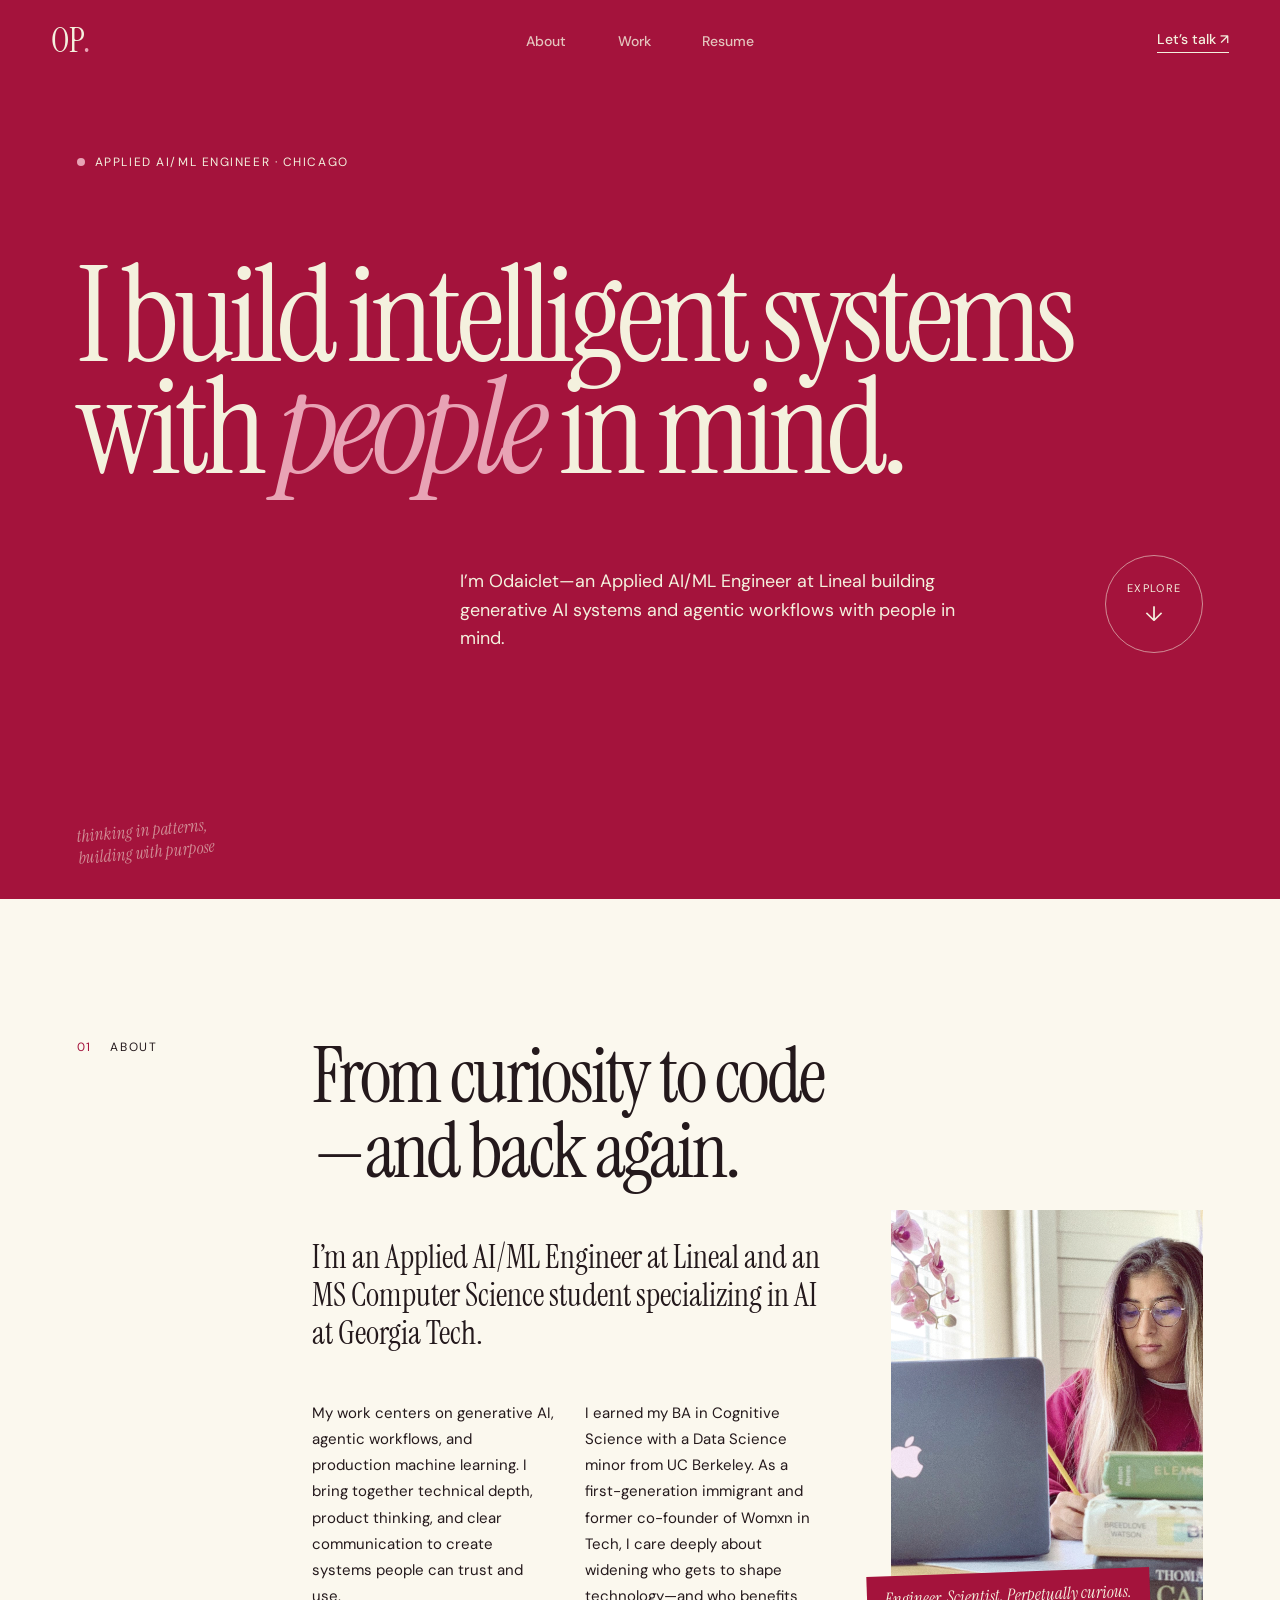
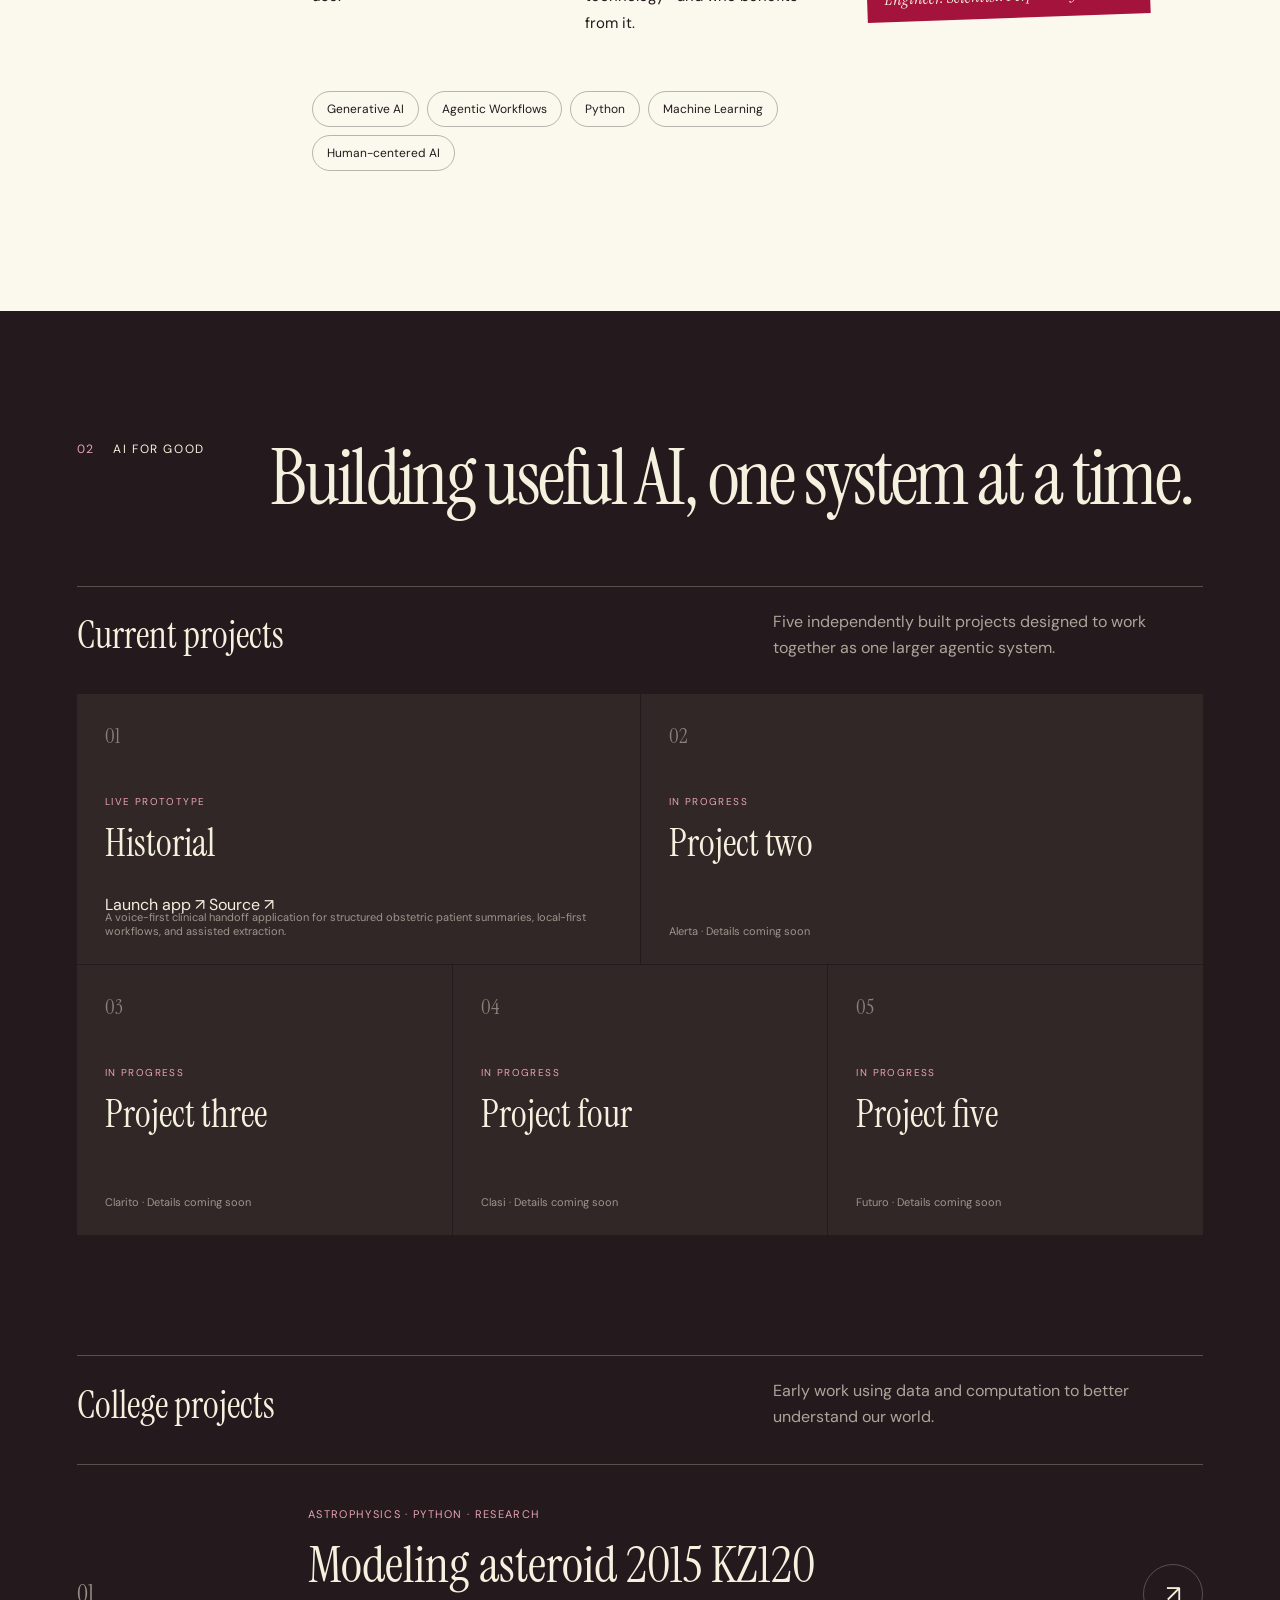
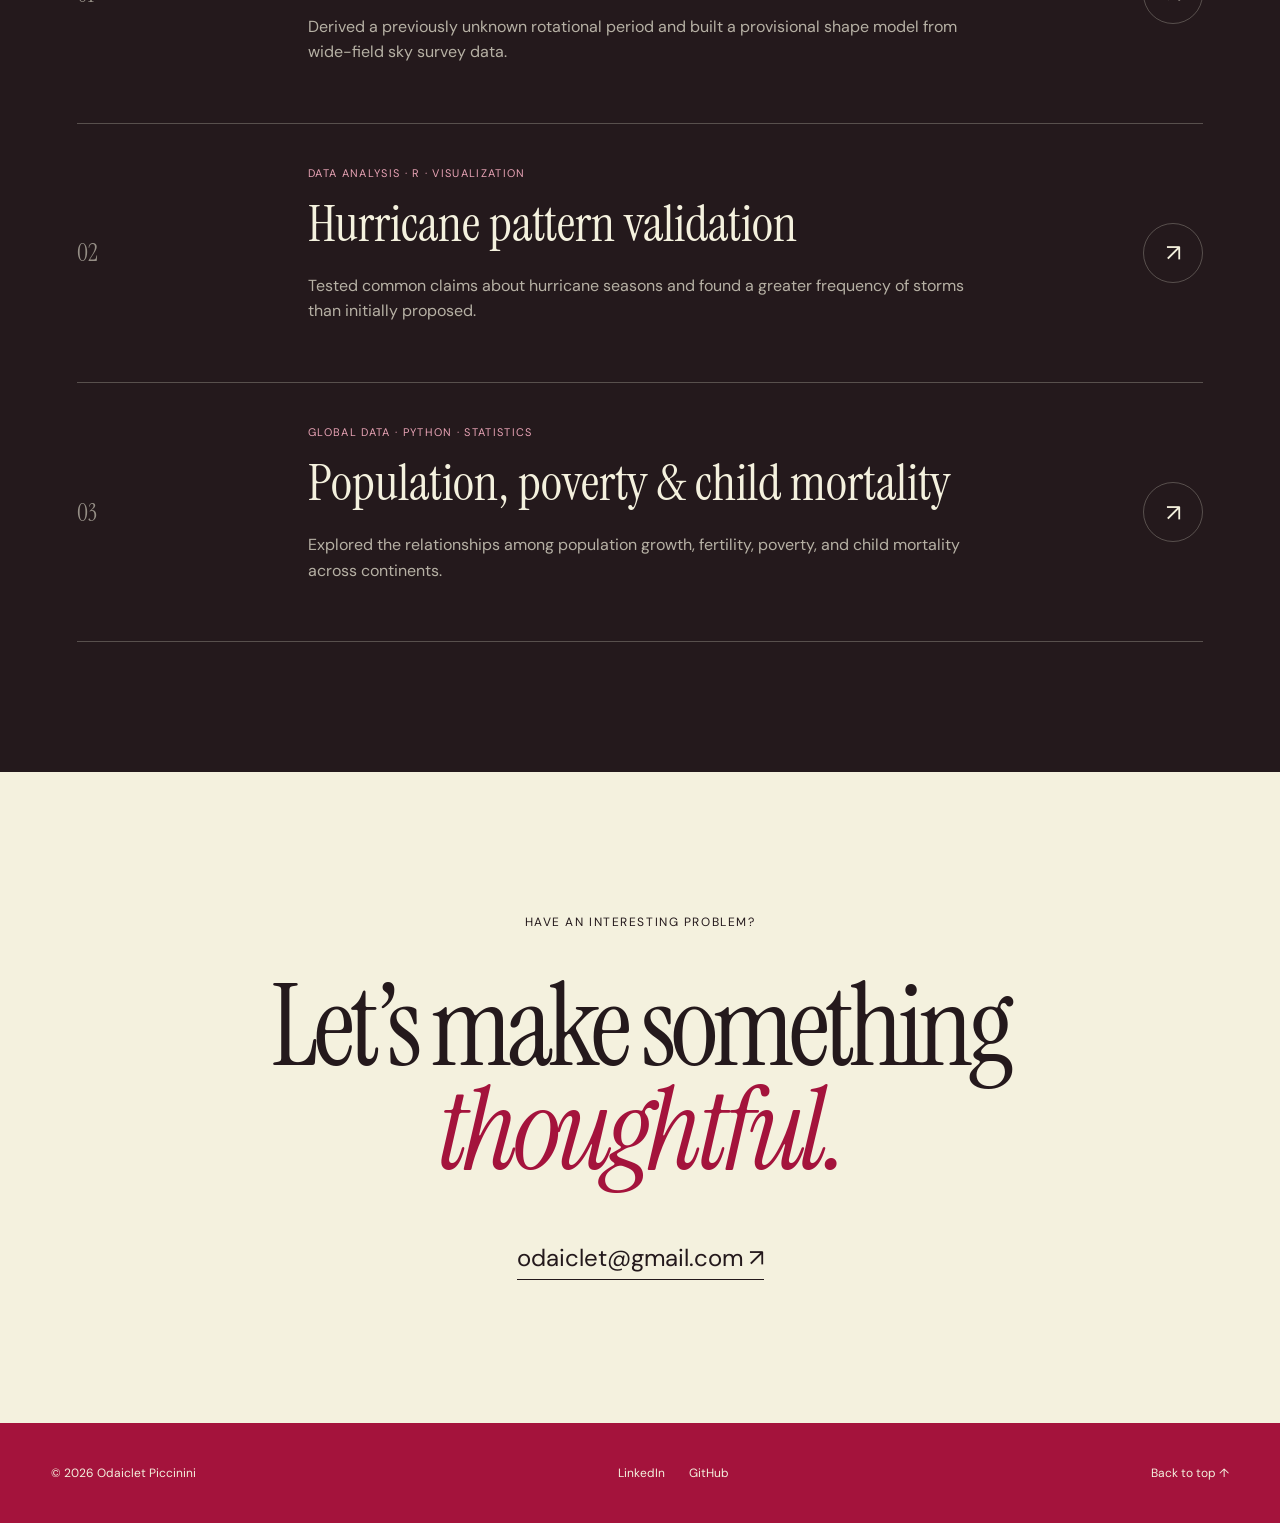
==== commit 0a50a92b: "Add 'Historial' project card with links Added a new project card for 'Historial' with links to the l" ====
--- a/index.html
+++ b/index.html
@@ -63,11 +63,38 @@
           <p>Five independently built projects designed to work together as one larger agentic system.</p>
         </div>
         <div class="current-grid">
-          <article class="current-card"><span>01</span><p>In progress</p><h3>Project one</h3><small>Independent system component · Details coming soon</small></article>
-          <article class="current-card"><span>02</span><p>In progress</p><h3>Project two</h3><small>Independent system component · Details coming soon</small></article>
-          <article class="current-card"><span>03</span><p>In progress</p><h3>Project three</h3><small>Independent system component · Details coming soon</small></article>
-          <article class="current-card"><span>04</span><p>In progress</p><h3>Project four</h3><small>Independent system component · Details coming soon</small></article>
-          <article class="current-card"><span>05</span><p>In progress</p><h3>Project five</h3><small>Independent system component · Details coming soon</small></article>
+          <article class="current-card has-links">
+            <span>01</span>
+            <p>Live prototype</p>
+            <h3>Historial</h3>
+          
+            <small>
+              A voice-first clinical handoff application for structured obstetric
+              patient summaries, local-first workflows, and assisted extraction.
+            </small>
+          
+            <div class="current-card-links">
+              <a
+                href="https://www.odaicletpiccinini.com/historial/"
+                target="_blank"
+                rel="noopener"
+              >
+                Launch app ↗
+              </a>
+          
+              <a
+                href="https://github.com/odaiclet/historial"
+                target="_blank"
+                rel="noopener"
+              >
+                Source ↗
+              </a>
+            </div>
+          </article>
+          <article class="current-card"><span>02</span><p>In progress</p><h3>Project two</h3><small>Alerta · Details coming soon</small></article>
+          <article class="current-card"><span>03</span><p>In progress</p><h3>Project three</h3><small>Clarito · Details coming soon</small></article>
+          <article class="current-card"><span>04</span><p>In progress</p><h3>Project four</h3><small>Clasi · Details coming soon</small></article>
+          <article class="current-card"><span>05</span><p>In progress</p><h3>Project five</h3><small>Futuro · Details coming soon</small></article>
         </div>
       </div>
       <div class="work-group college-work">
